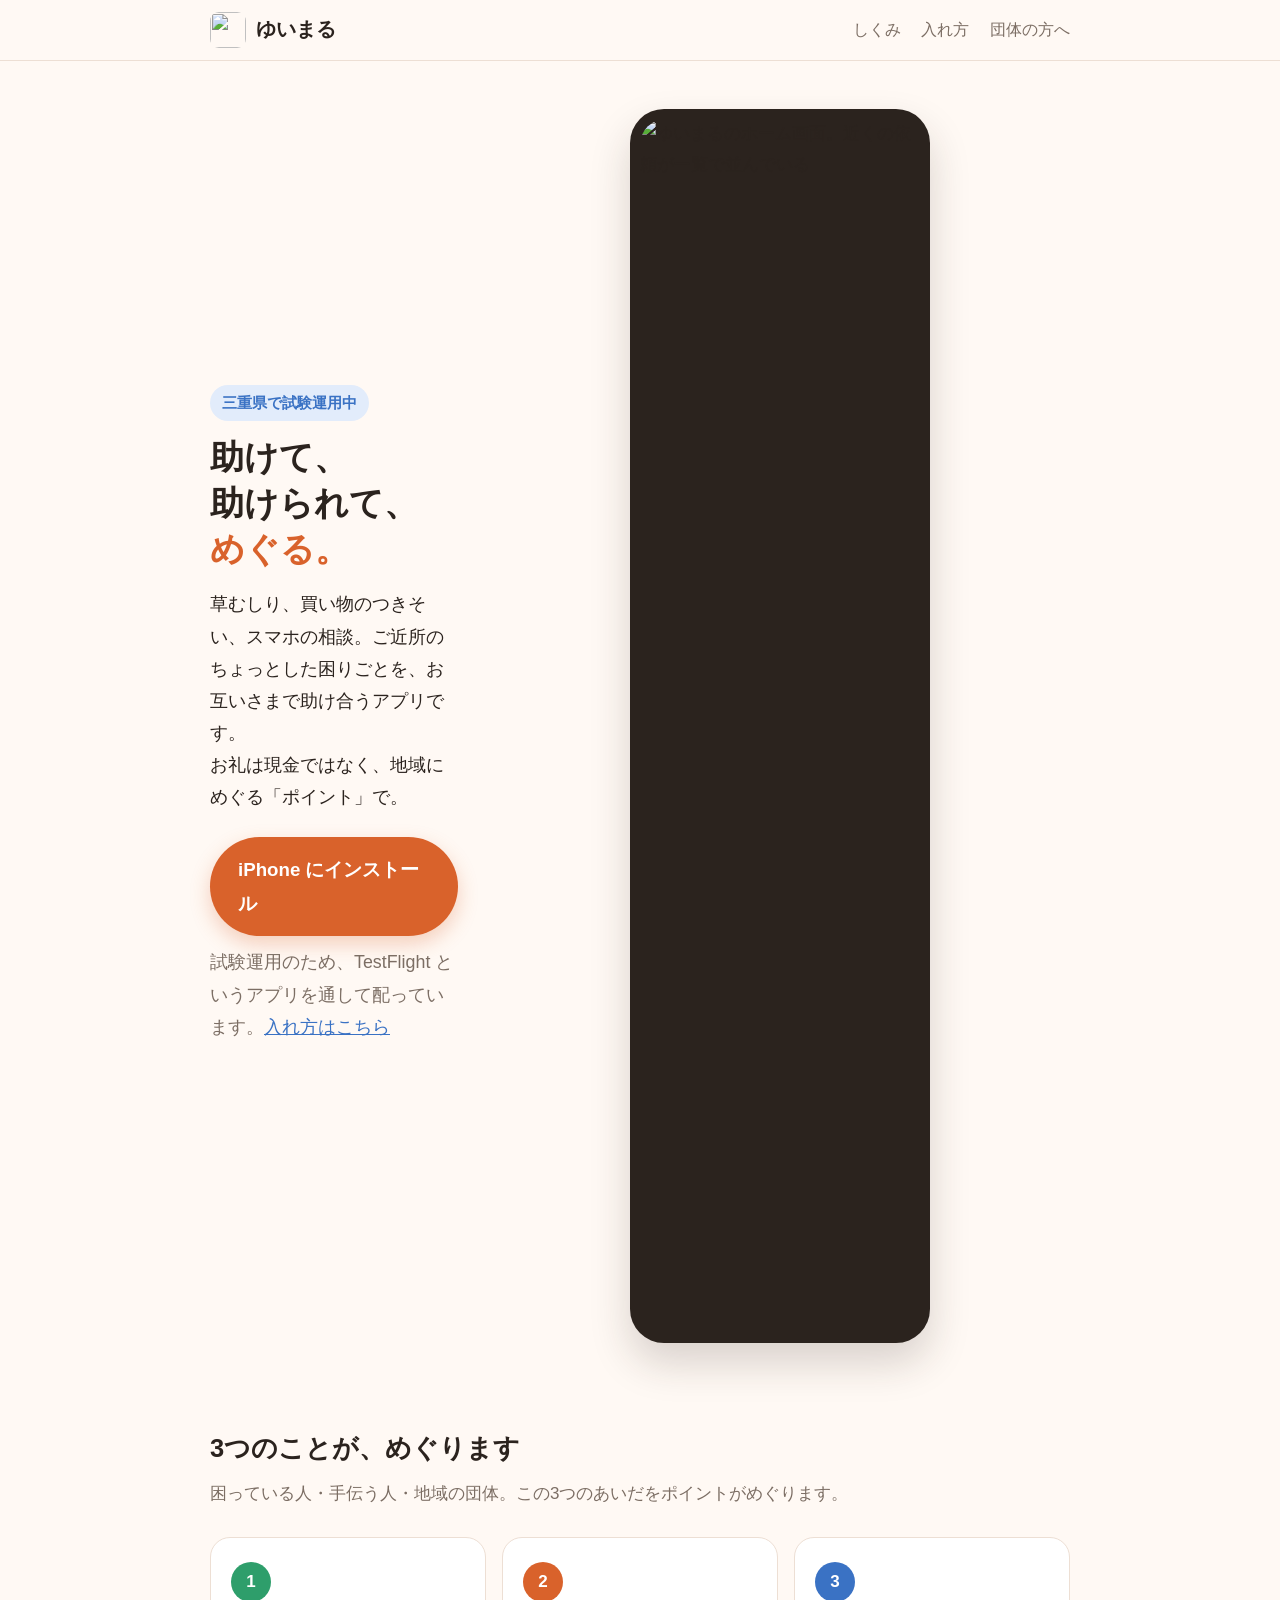
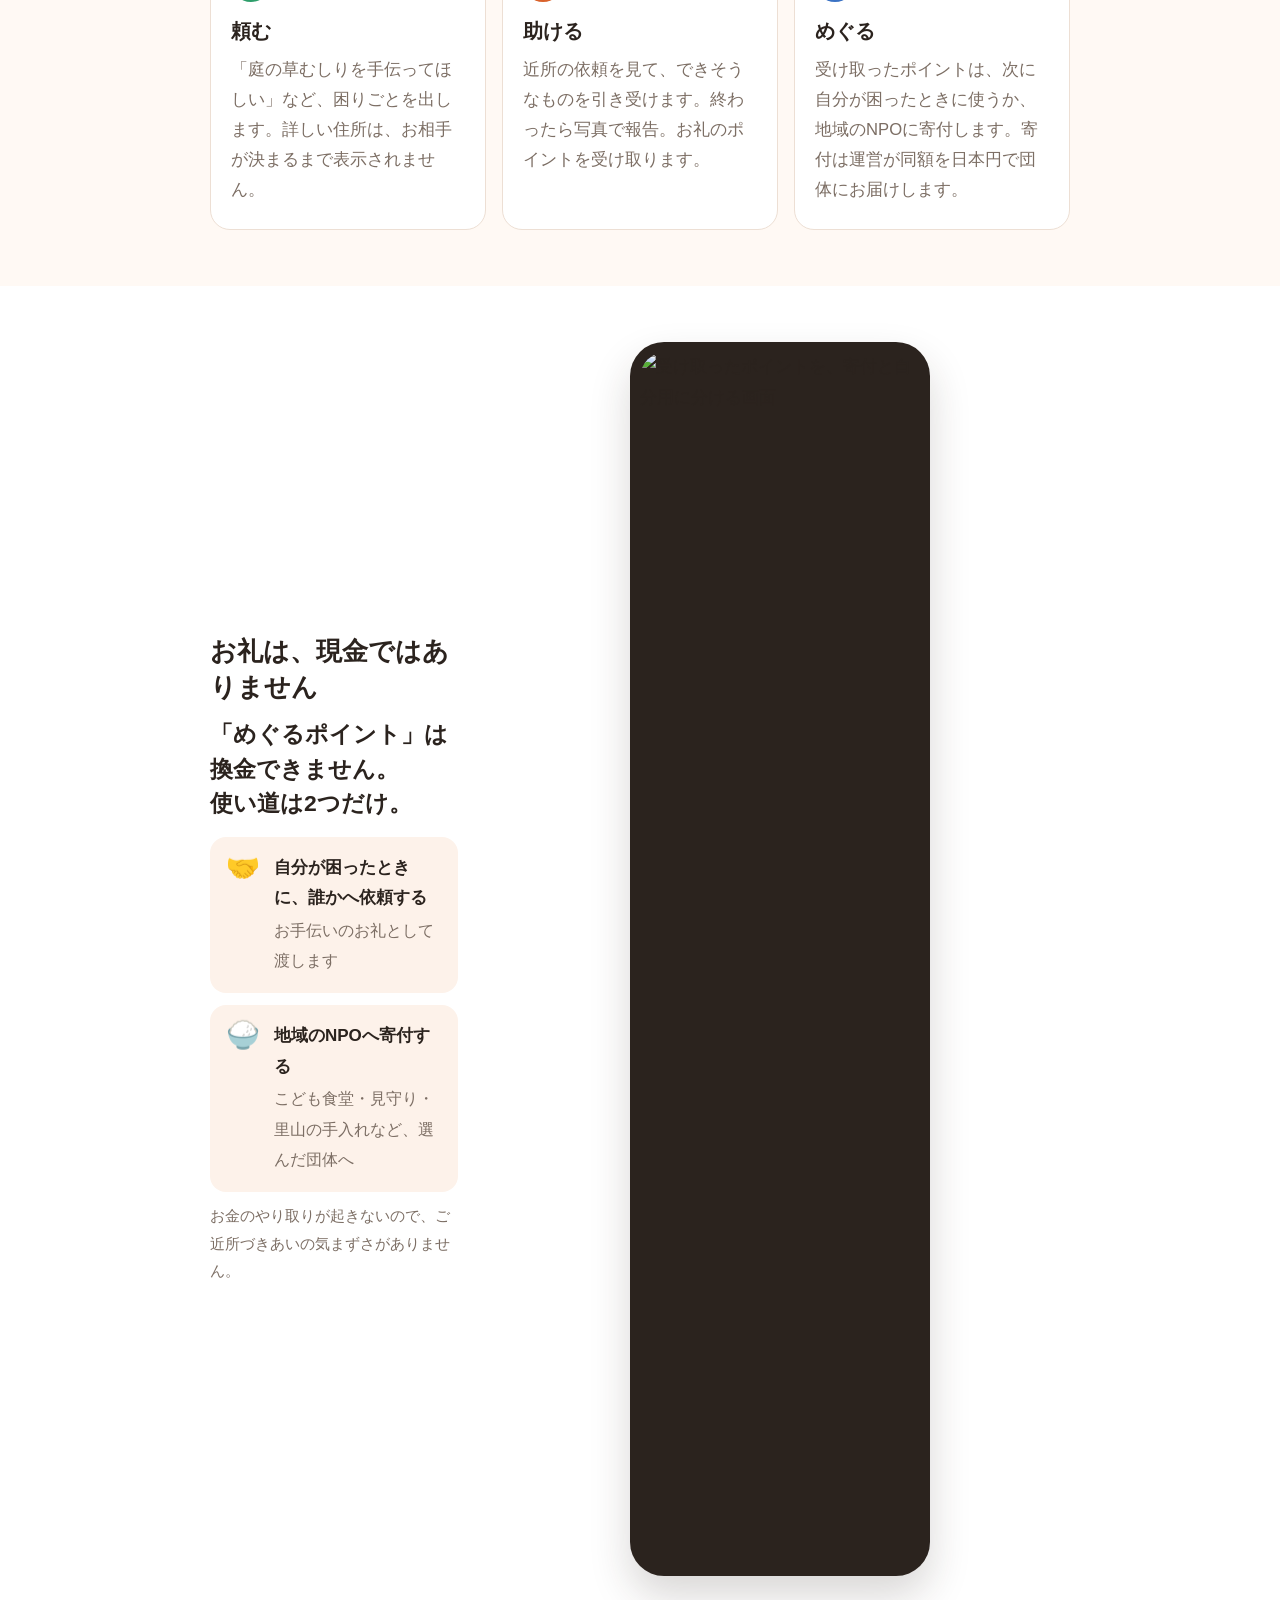
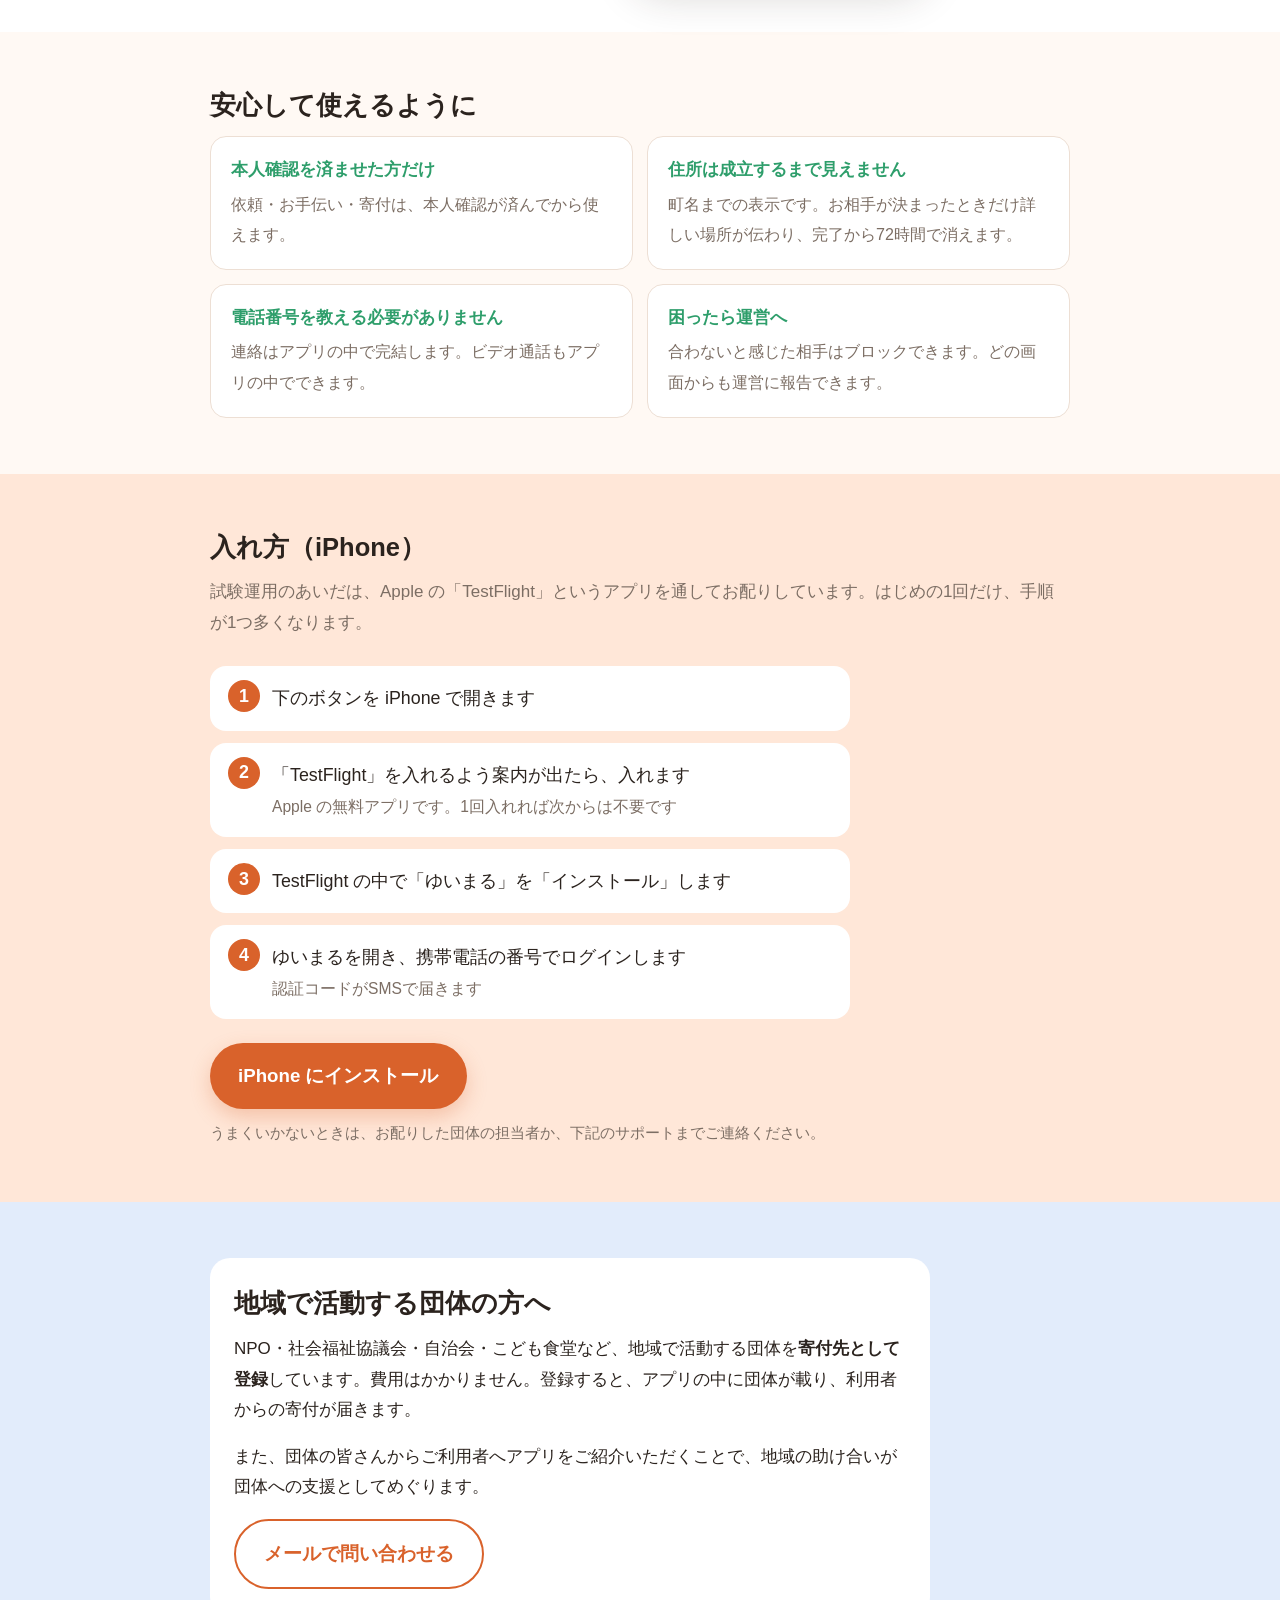
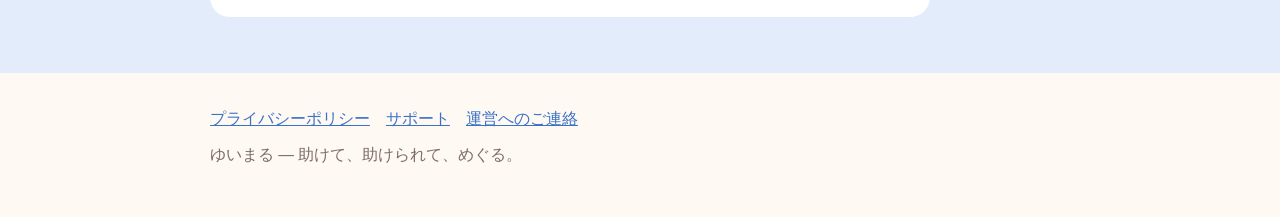
==== yuimaru/index.html @ 8a18fff0 "ゆいまる LP を公開" ====
<!DOCTYPE html>
<html lang="ja">
<head>
<meta charset="UTF-8">
<meta name="viewport" content="width=device-width, initial-scale=1">
<title>ゆいまる ― 助けて、助けられて、めぐる。</title>
<meta name="description" content="ご近所のちょっとした困りごとを、お互いさまで助け合う。お礼は現金ではなく「めぐるポイント」。使い道は、次に自分が困ったときの依頼か、地域のNPOへの寄付だけです。">
<meta property="og:title" content="ゆいまる ― 助けて、助けられて、めぐる。">
<meta property="og:description" content="ご近所の助け合いが、地域への支援にめぐるアプリ。三重県で試験運用中。">
<meta property="og:image" content="https://hikuzawa.github.io/yuimaru/img/icon-256.png">
<meta property="og:type" content="website">
<link rel="icon" href="img/icon-64.png">
<link rel="apple-touch-icon" href="img/icon-256.png">
<style>
  :root{
    --aka:#D9622B; --aka-koi:#B0491A; --aka-usu:#FFE7D8;
    --midori:#2E9E6B; --ao:#3A72C4; --ao-usu:#E2ECFB;
    --kinari:#FFF9F4; --men:#FFFFFF; --men-fuku:#FDF2EA; --keisen:#EDDFD4;
    --sumi:#2B231E; --sumi-fuku:#7C6E64;
  }
  *{box-sizing:border-box;margin:0;padding:0}
  html{font-size:17px;-webkit-text-size-adjust:100%}
  body{font-family:"Hiragino Sans","Hiragino Kaku Gothic ProN","Noto Sans JP","Yu Gothic UI",Meiryo,sans-serif;
       background:var(--kinari);color:var(--sumi);line-height:1.8}
  img{max-width:100%;display:block}
  a{color:var(--ao)}
  .wrap{max-width:900px;margin:0 auto;padding:0 20px}
  h2{font-size:1.5rem;line-height:1.4;margin-bottom:12px}
  section{padding:56px 0}
  .lead{color:var(--sumi-fuku);margin-bottom:28px}

  /* ヘッダー */
  header{background:var(--kinari);border-bottom:1px solid var(--keisen)}
  header .wrap{display:flex;align-items:center;gap:10px;height:60px}
  header img{width:36px;height:36px;border-radius:9px}
  header strong{font-size:1.15rem}
  header nav{margin-left:auto}
  header nav a{color:var(--sumi-fuku);text-decoration:none;font-size:.95rem;margin-left:16px}

  /* ヒーロー */
  .hero{padding:48px 0 32px}
  .hero .wrap{display:grid;grid-template-columns:1.2fr 1fr;gap:32px;align-items:center}
  .hero h1{font-size:2rem;line-height:1.35;font-weight:800;margin-bottom:16px}
  .hero h1 em{font-style:normal;color:var(--aka)}
  .hero p{font-size:1.05rem;margin-bottom:24px}
  .hero .pilot{display:inline-block;background:var(--ao-usu);color:var(--ao);font-weight:700;
               font-size:.9rem;padding:4px 12px;border-radius:999px;margin-bottom:14px}
  .phone{width:min(100%,300px);margin:0 auto;border-radius:34px;padding:10px;background:#2B231E;
         box-shadow:0 20px 40px rgba(43,35,30,.18)}
  .phone img{border-radius:26px}
  .btn{display:inline-flex;align-items:center;justify-content:center;gap:8px;background:var(--aka);color:#fff;
       font-weight:800;font-size:1.1rem;padding:16px 28px;border-radius:999px;text-decoration:none;
       box-shadow:0 8px 20px rgba(217,98,43,.28)}
  .btn:hover{background:var(--aka-koi)}
  .btn.sub{background:var(--men);color:var(--aka);border:2px solid var(--aka);box-shadow:none}
  .note{font-size:.9rem;color:var(--sumi-fuku);margin-top:10px}

  /* 3ステップ */
  .steps{display:grid;grid-template-columns:repeat(3,1fr);gap:16px}
  .step{background:var(--men);border-radius:20px;padding:24px 20px;border:1px solid var(--keisen)}
  .step .no{display:inline-flex;width:40px;height:40px;border-radius:50%;align-items:center;justify-content:center;
            color:#fff;font-weight:800;margin-bottom:12px}
  .step h3{font-size:1.15rem;margin-bottom:6px}
  .step p{color:var(--sumi-fuku);font-size:.98rem}
  .c1{background:var(--midori)} .c2{background:var(--aka)} .c3{background:var(--ao)}

  /* ポイント */
  .point{background:var(--men)}
  .point .wrap{display:grid;grid-template-columns:1fr 1fr;gap:32px;align-items:center}
  .point .big{font-size:1.35rem;font-weight:800;line-height:1.5;margin-bottom:12px}
  .uses{display:grid;gap:12px;margin-top:16px}
  .use{display:flex;gap:14px;align-items:flex-start;background:var(--men-fuku);border-radius:16px;padding:16px}
  .use .ic{font-size:1.6rem;line-height:1}
  .use b{display:block;margin-bottom:2px}
  .use span{color:var(--sumi-fuku);font-size:.95rem}

  /* 安心 */
  .safe ul{list-style:none;display:grid;grid-template-columns:repeat(2,1fr);gap:14px}
  .safe li{background:var(--men);border:1px solid var(--keisen);border-radius:16px;padding:18px 20px}
  .safe li b{display:block;color:var(--midori);margin-bottom:4px}
  .safe li span{color:var(--sumi-fuku);font-size:.95rem}

  /* 入れ方 */
  .install{background:var(--aka-usu)}
  .install ol{list-style:none;counter-reset:n;display:grid;gap:12px;max-width:640px}
  .install li{counter-increment:n;background:var(--men);border-radius:16px;padding:16px 18px 16px 62px;position:relative;font-size:1.05rem}
  .install li::before{content:counter(n);position:absolute;left:18px;top:14px;width:32px;height:32px;border-radius:50%;
                      background:var(--aka);color:#fff;font-weight:800;display:flex;align-items:center;justify-content:center}
  .install li small{display:block;color:var(--sumi-fuku);font-size:.92rem;margin-top:2px}
  .install .cta{margin-top:24px}

  /* 提携 */
  .partner{background:var(--ao-usu)}
  .partner .box{background:var(--men);border-radius:20px;padding:28px 24px;max-width:720px}
  .partner .box p{margin-bottom:16px}

  footer{padding:32px 0 48px;color:var(--sumi-fuku);font-size:.92rem}
  footer a{margin-right:16px}

  @media (max-width:720px){
    html{font-size:16px}
    section{padding:40px 0}
    .hero .wrap,.point .wrap{grid-template-columns:1fr}
    .hero h1{font-size:1.65rem}
    .steps,.safe ul{grid-template-columns:1fr}
    header nav{display:none}
    .phone{width:min(100%,240px)}
  }
</style>
</head>
<body>

<header>
  <div class="wrap">
    <img src="img/icon-64.png" alt="">
    <strong>ゆいまる</strong>
    <nav>
      <a href="#how">しくみ</a>
      <a href="#install">入れ方</a>
      <a href="#partner">団体の方へ</a>
    </nav>
  </div>
</header>

<section class="hero">
  <div class="wrap">
    <div>
      <span class="pilot">三重県で試験運用中</span>
      <h1>助けて、<br>助けられて、<br><em>めぐる。</em></h1>
      <p>草むしり、買い物のつきそい、スマホの相談。ご近所のちょっとした困りごとを、お互いさまで助け合うアプリです。<br>お礼は現金ではなく、地域にめぐる「ポイント」で。</p>
      <a class="btn" href="https://testflight.apple.com/join/9EwuUaJC">iPhone にインストール</a>
      <p class="note">試験運用のため、TestFlight というアプリを通して配っています。<a href="#install">入れ方はこちら</a></p>
    </div>
    <div class="phone"><img src="img/home.png" alt="ゆいまるのホーム画面。近くの依頼が一覧で並んでいる" width="560" height="1214"></div>
  </div>
</section>

<section id="how">
  <div class="wrap">
    <h2>3つのことが、めぐります</h2>
    <p class="lead">困っている人・手伝う人・地域の団体。この3つのあいだをポイントがめぐります。</p>
    <div class="steps">
      <div class="step"><span class="no c1">1</span><h3>頼む</h3><p>「庭の草むしりを手伝ってほしい」など、困りごとを出します。詳しい住所は、お相手が決まるまで表示されません。</p></div>
      <div class="step"><span class="no c2">2</span><h3>助ける</h3><p>近所の依頼を見て、できそうなものを引き受けます。終わったら写真で報告。お礼のポイントを受け取ります。</p></div>
      <div class="step"><span class="no c3">3</span><h3>めぐる</h3><p>受け取ったポイントは、次に自分が困ったときに使うか、地域のNPOに寄付します。寄付は運営が同額を日本円で団体にお届けします。</p></div>
    </div>
  </div>
</section>

<section class="point">
  <div class="wrap">
    <div>
      <h2>お礼は、現金ではありません</h2>
      <p class="big">「めぐるポイント」は換金できません。<br>使い道は2つだけ。</p>
      <div class="uses">
        <div class="use"><span class="ic">🤝</span><div><b>自分が困ったときに、誰かへ依頼する</b><span>お手伝いのお礼として渡します</span></div></div>
        <div class="use"><span class="ic">🍚</span><div><b>地域のNPOへ寄付する</b><span>こども食堂・見守り・里山の手入れなど、選んだ団体へ</span></div></div>
      </div>
      <p class="note">お金のやり取りが起きないので、ご近所づきあいの気まずさがありません。</p>
    </div>
    <div class="phone"><img src="img/split.png" alt="受け取ったポイントを、寄付と自分用に分ける画面" width="560" height="1214" loading="lazy"></div>
  </div>
</section>

<section class="safe">
  <div class="wrap">
    <h2>安心して使えるように</h2>
    <ul>
      <li><b>本人確認を済ませた方だけ</b><span>依頼・お手伝い・寄付は、本人確認が済んでから使えます。</span></li>
      <li><b>住所は成立するまで見えません</b><span>町名までの表示です。お相手が決まったときだけ詳しい場所が伝わり、完了から72時間で消えます。</span></li>
      <li><b>電話番号を教える必要がありません</b><span>連絡はアプリの中で完結します。ビデオ通話もアプリの中でできます。</span></li>
      <li><b>困ったら運営へ</b><span>合わないと感じた相手はブロックできます。どの画面からも運営に報告できます。</span></li>
    </ul>
  </div>
</section>

<section class="install" id="install">
  <div class="wrap">
    <h2>入れ方（iPhone）</h2>
    <p class="lead">試験運用のあいだは、Apple の「TestFlight」というアプリを通してお配りしています。はじめの1回だけ、手順が1つ多くなります。</p>
    <ol>
      <li>下のボタンを iPhone で開きます</li>
      <li>「TestFlight」を入れるよう案内が出たら、入れます<small>Apple の無料アプリです。1回入れれば次からは不要です</small></li>
      <li>TestFlight の中で「ゆいまる」を「インストール」します</li>
      <li>ゆいまるを開き、携帯電話の番号でログインします<small>認証コードがSMSで届きます</small></li>
    </ol>
    <div class="cta"><a class="btn" href="https://testflight.apple.com/join/9EwuUaJC">iPhone にインストール</a></div>
    <p class="note">うまくいかないときは、お配りした団体の担当者か、下記のサポートまでご連絡ください。</p>
  </div>
</section>

<section class="partner" id="partner">
  <div class="wrap">
    <div class="box">
      <h2>地域で活動する団体の方へ</h2>
      <p>NPO・社会福祉協議会・自治会・こども食堂など、地域で活動する団体を<b>寄付先として登録</b>しています。費用はかかりません。登録すると、アプリの中に団体が載り、利用者からの寄付が届きます。</p>
      <p>また、団体の皆さんからご利用者へアプリをご紹介いただくことで、地域の助け合いが団体への支援としてめぐります。</p>
      <a class="btn sub" href="mailto:aito.hikuzawa@gmail.com?subject=%E3%80%90%E3%82%86%E3%81%84%E3%81%BE%E3%82%8B%E3%80%91%E6%8F%90%E6%90%BA%E5%9B%A3%E4%BD%93%E3%81%AE%E7%94%B3%E3%81%97%E8%BE%BC%E3%81%BF&amp;body=%E5%9B%A3%E4%BD%93%E5%90%8D%EF%BC%8F%E6%B4%BB%E5%8B%95%E5%9C%B0%E5%9F%9F%EF%BC%8F%E6%B4%BB%E5%8B%95%E5%86%85%E5%AE%B9%EF%BC%8F%E6%8B%85%E5%BD%93%E8%80%85%E5%90%8D%E3%83%BB%E9%80%A3%E7%B5%A1%E5%85%88%20%E3%82%92%E3%81%8A%E6%9B%B8%E3%81%8D%E3%81%8F%E3%81%A0%E3%81%95%E3%81%84%E3%80%82">メールで問い合わせる</a>
    </div>
  </div>
</section>

<footer>
  <div class="wrap">
    <p><a href="../yuimaru.html">プライバシーポリシー</a><a href="../yuimaru-support.html">サポート</a><a href="mailto:aito.hikuzawa@gmail.com">運営へのご連絡</a></p>
    <p style="margin-top:8px">ゆいまる ― 助けて、助けられて、めぐる。</p>
  </div>
</footer>

</body>
</html>
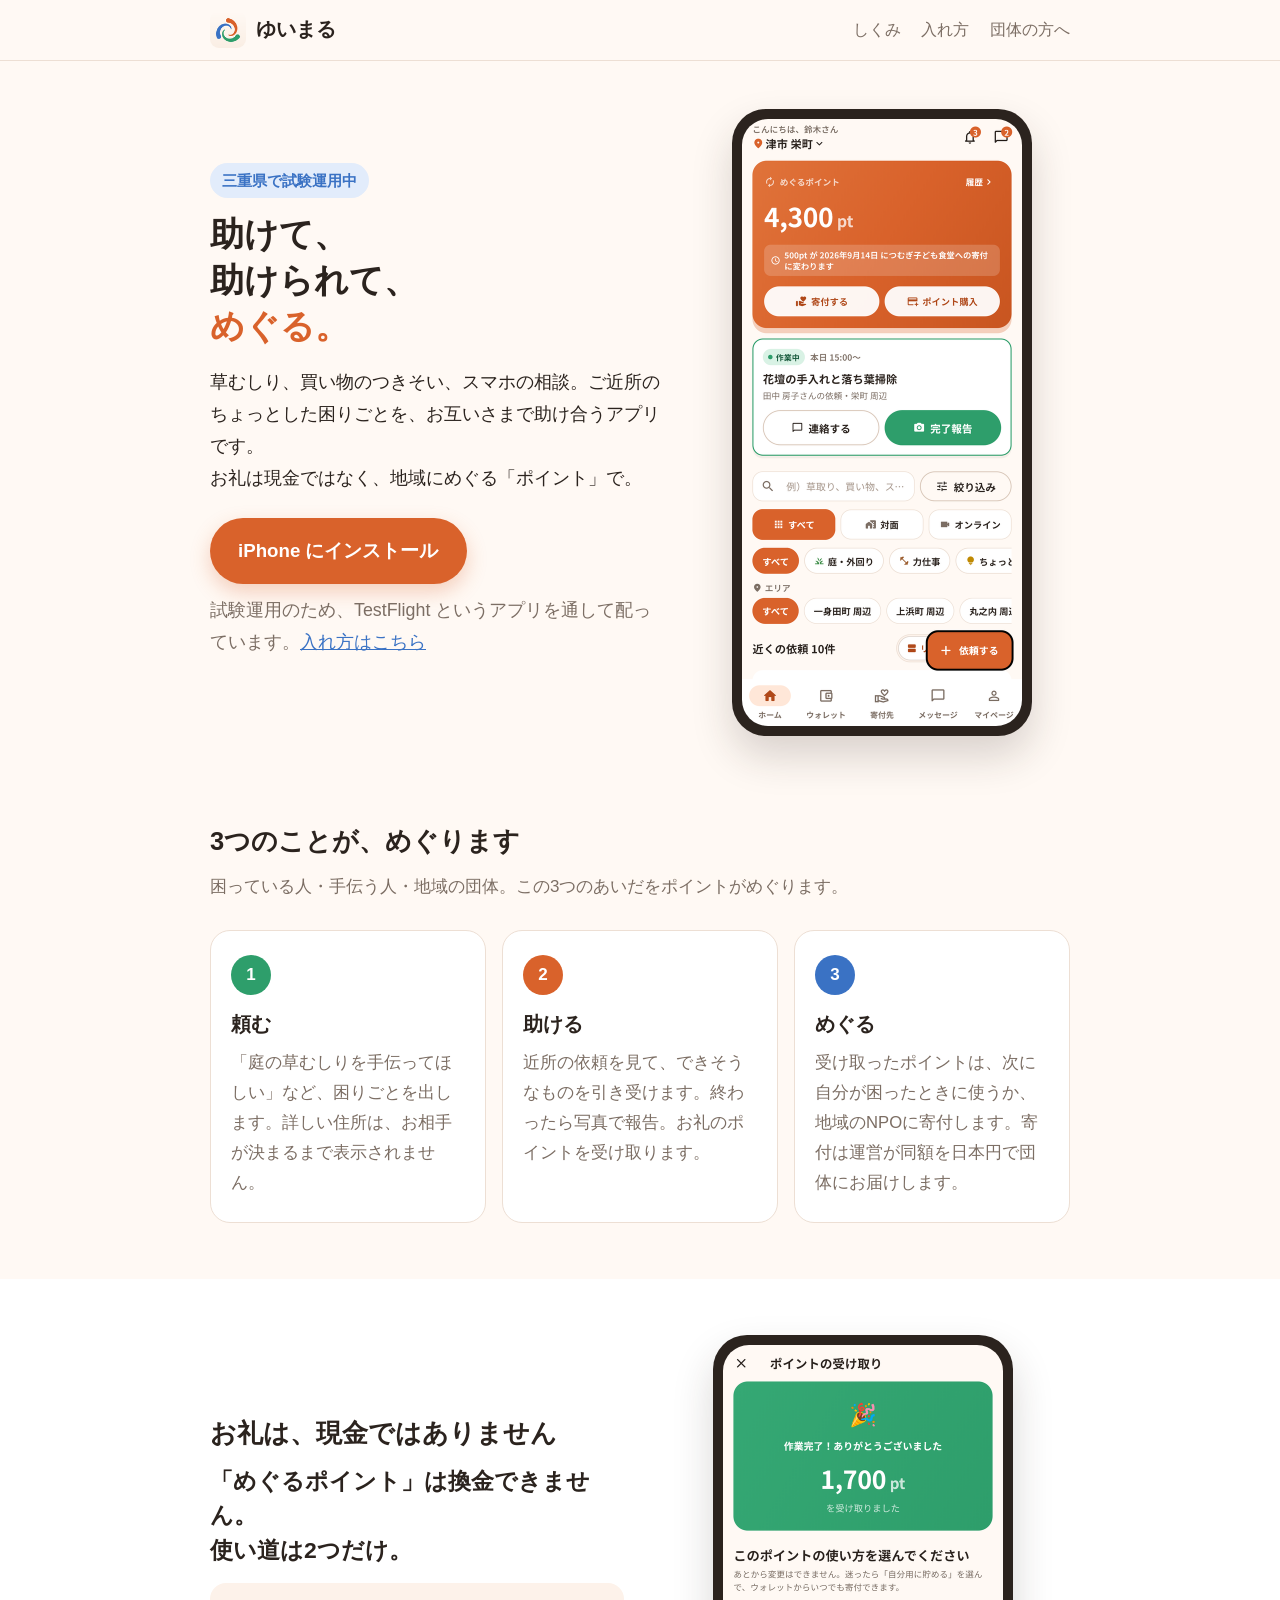
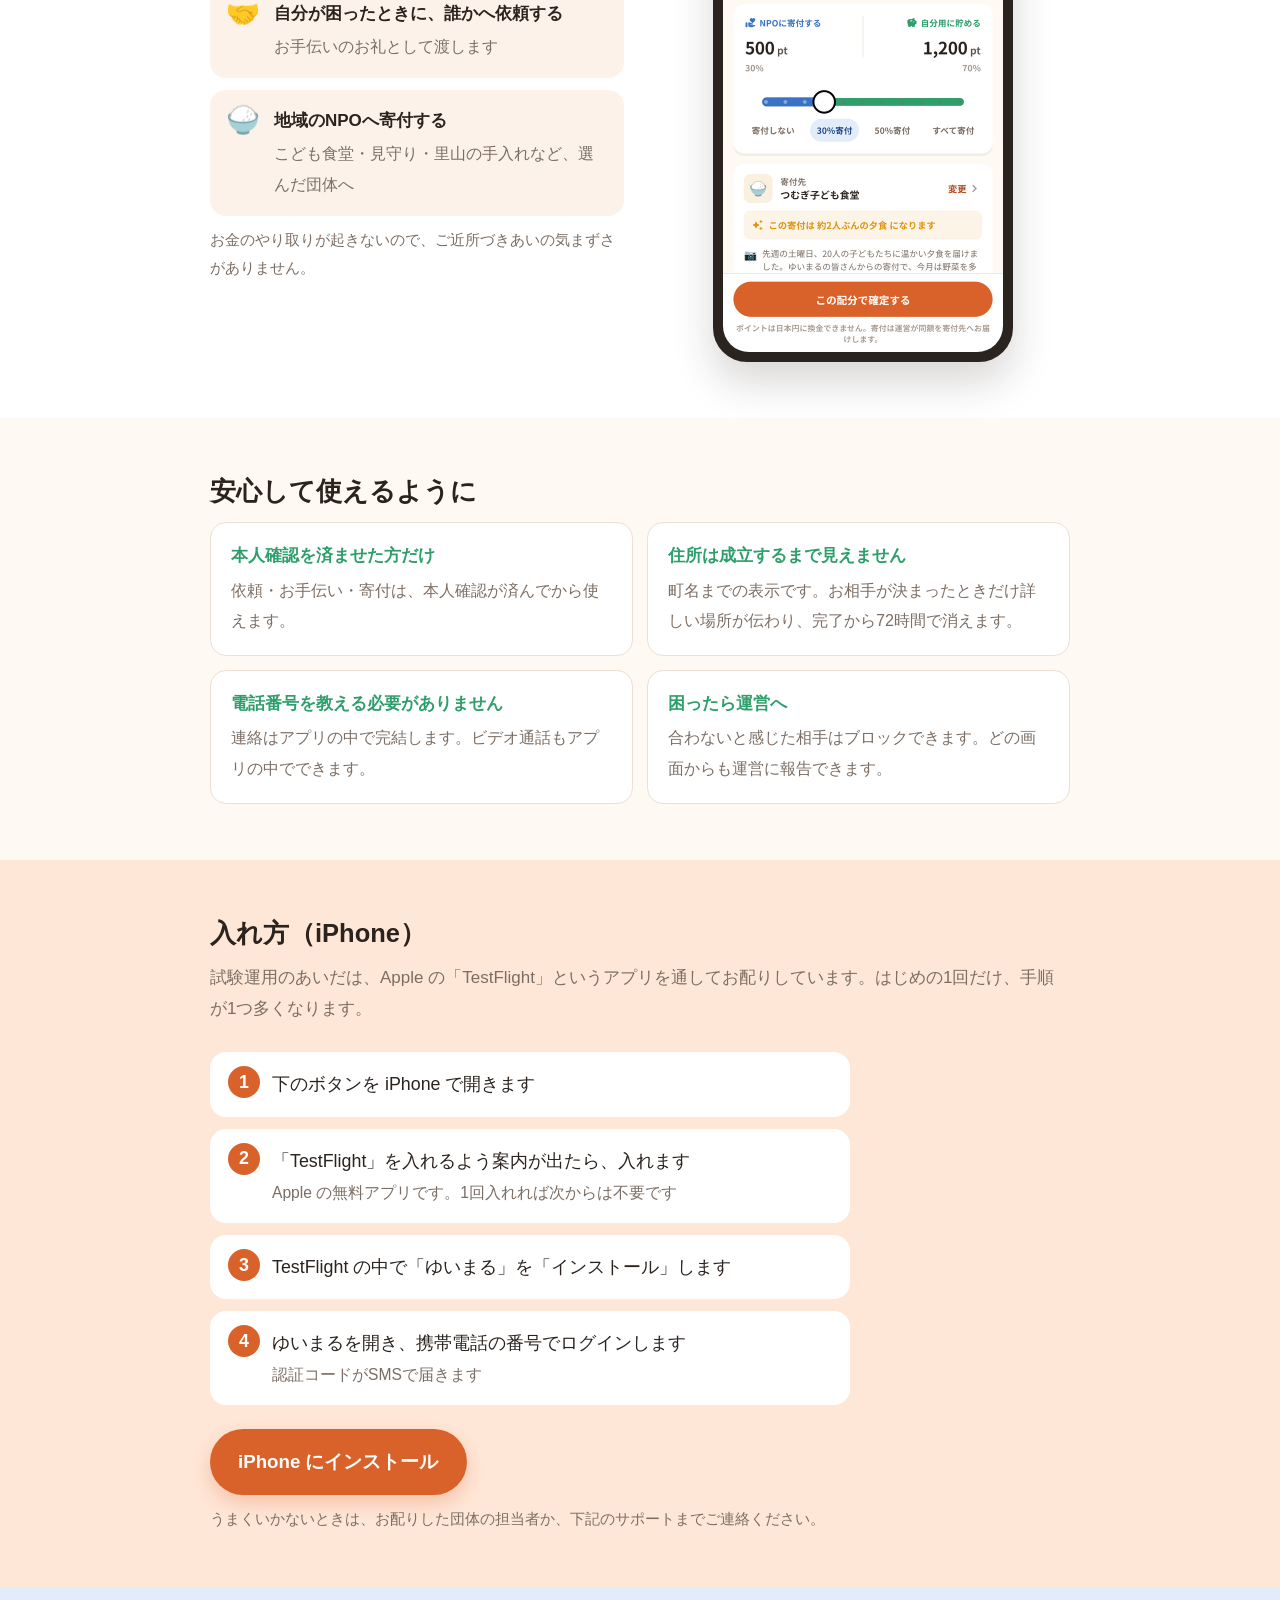
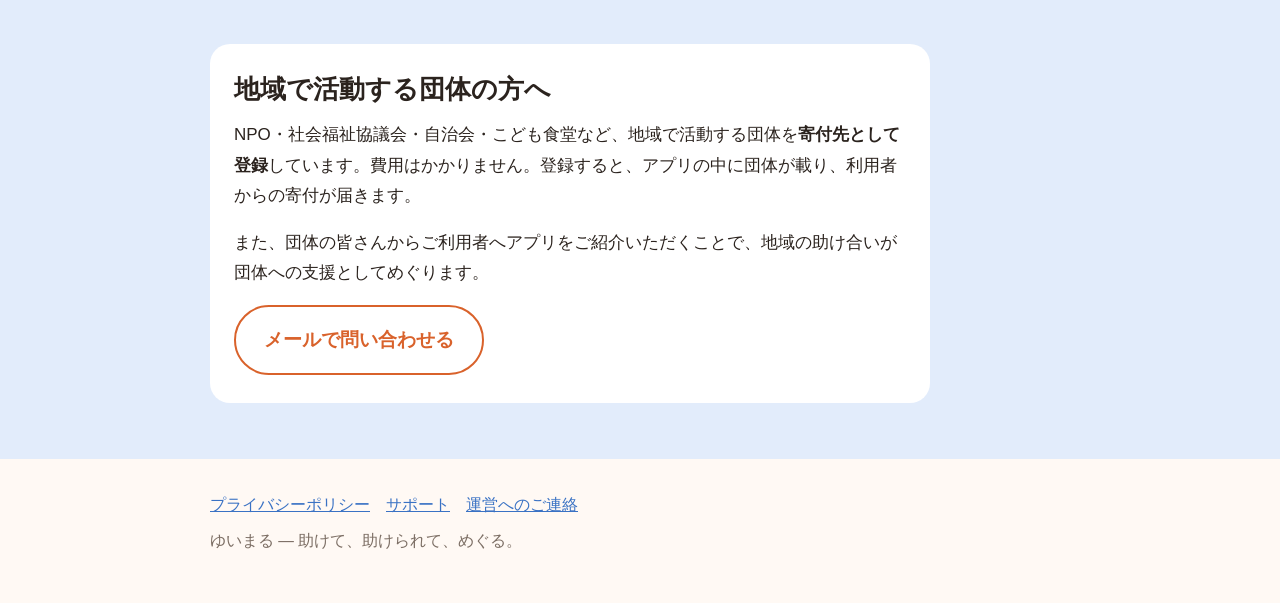
==== commit cad40655: "LP: img height:auto を追加（縦に伸びていた不具合を修正）" ====
--- a/yuimaru/index.html
+++ b/yuimaru/index.html
@@ -22,7 +22,7 @@
   html{font-size:17px;-webkit-text-size-adjust:100%}
   body{font-family:"Hiragino Sans","Hiragino Kaku Gothic ProN","Noto Sans JP","Yu Gothic UI",Meiryo,sans-serif;
        background:var(--kinari);color:var(--sumi);line-height:1.8}
-  img{max-width:100%;display:block}
+  img{max-width:100%;height:auto;display:block}
   a{color:var(--ao)}
   .wrap{max-width:900px;margin:0 auto;padding:0 20px}
   h2{font-size:1.5rem;line-height:1.4;margin-bottom:12px}
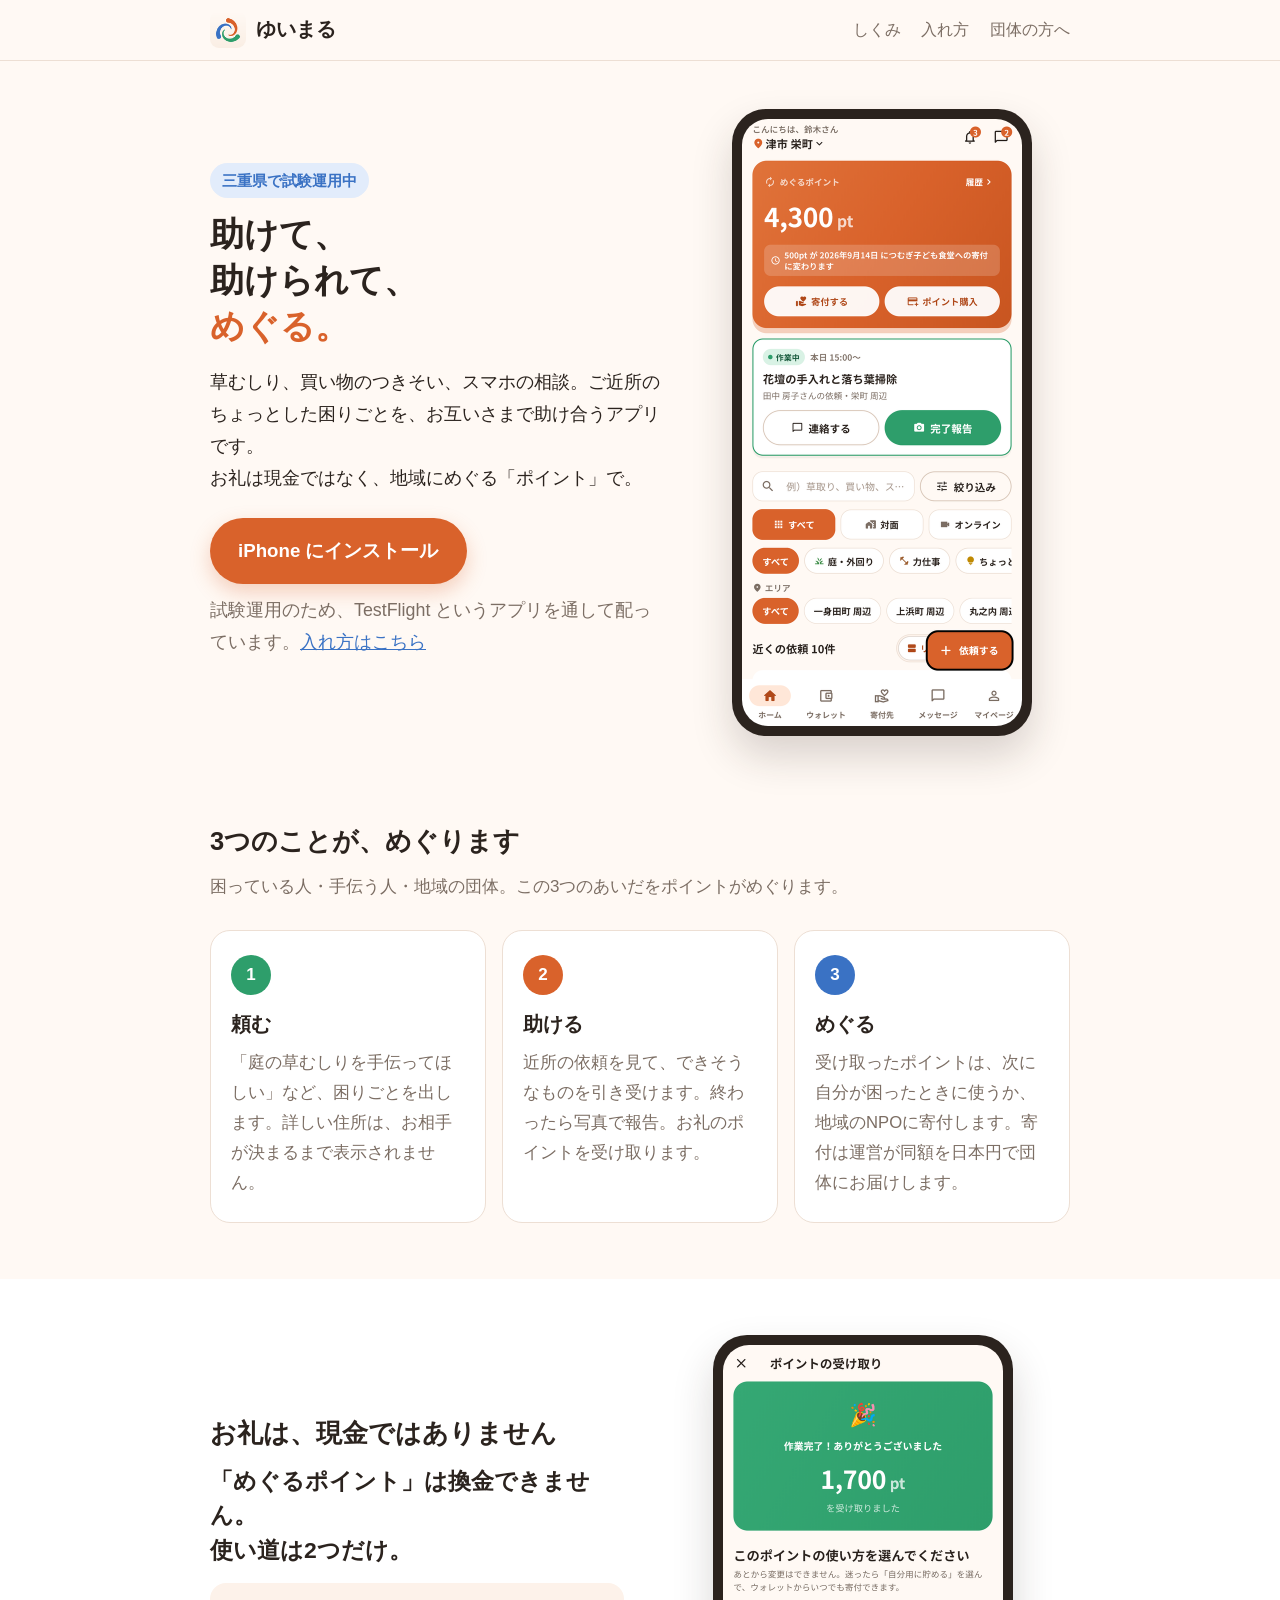
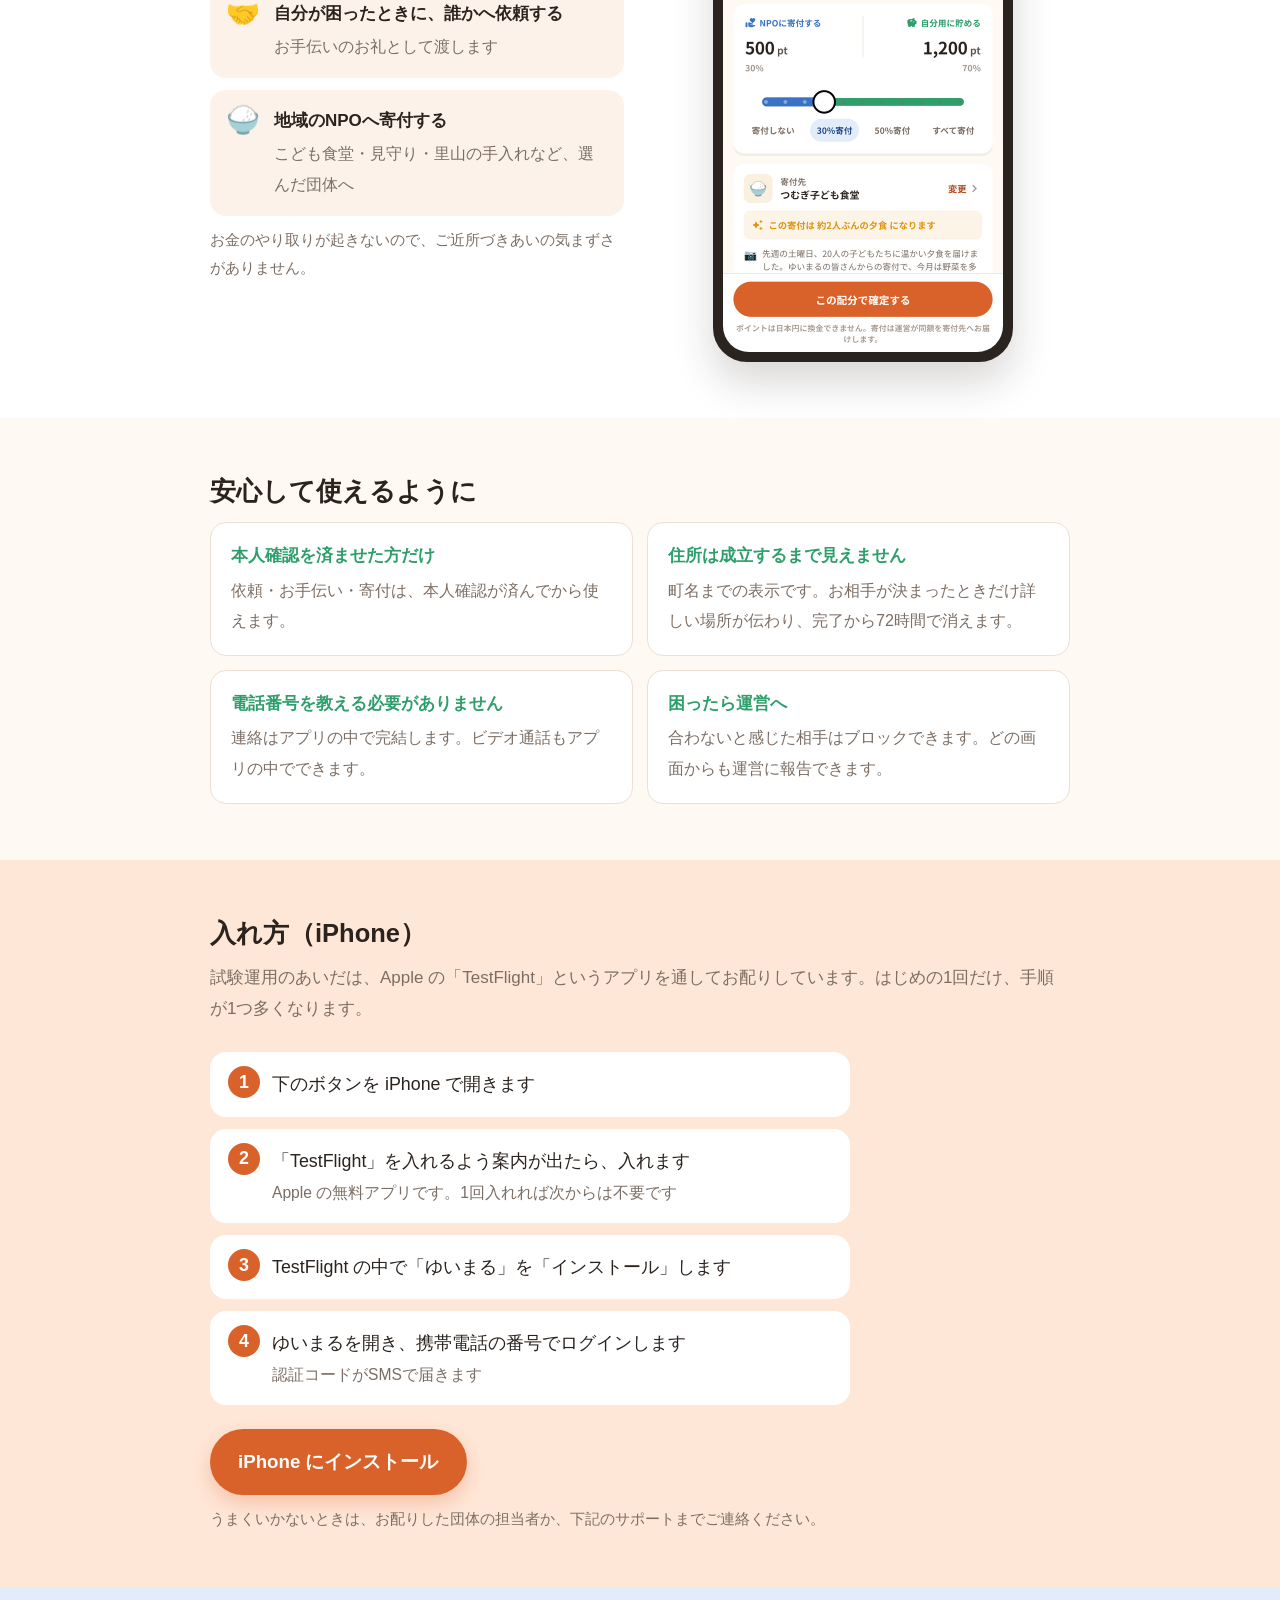
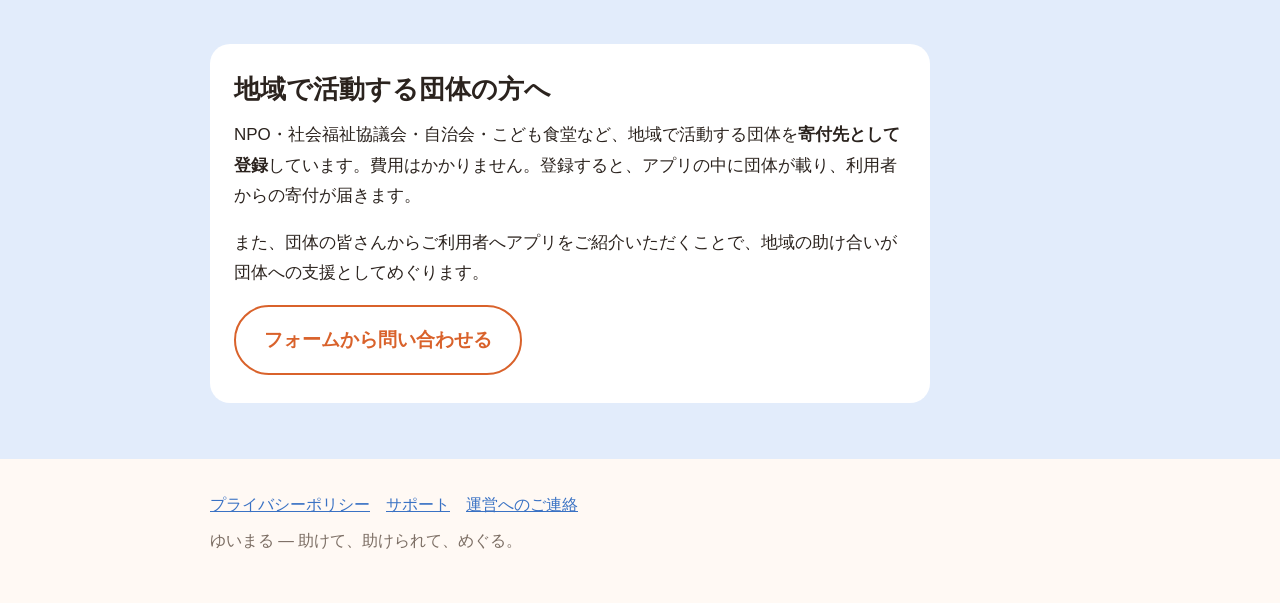
==== commit 7c9458a0: "LP: 問い合わせをメーラー起動から Google フォームに変更" ====
--- a/yuimaru/index.html
+++ b/yuimaru/index.html
@@ -195,14 +195,14 @@
       <h2>地域で活動する団体の方へ</h2>
       <p>NPO・社会福祉協議会・自治会・こども食堂など、地域で活動する団体を<b>寄付先として登録</b>しています。費用はかかりません。登録すると、アプリの中に団体が載り、利用者からの寄付が届きます。</p>
       <p>また、団体の皆さんからご利用者へアプリをご紹介いただくことで、地域の助け合いが団体への支援としてめぐります。</p>
-      <a class="btn sub" href="mailto:aito.hikuzawa@gmail.com?subject=%E3%80%90%E3%82%86%E3%81%84%E3%81%BE%E3%82%8B%E3%80%91%E6%8F%90%E6%90%BA%E5%9B%A3%E4%BD%93%E3%81%AE%E7%94%B3%E3%81%97%E8%BE%BC%E3%81%BF&amp;body=%E5%9B%A3%E4%BD%93%E5%90%8D%EF%BC%8F%E6%B4%BB%E5%8B%95%E5%9C%B0%E5%9F%9F%EF%BC%8F%E6%B4%BB%E5%8B%95%E5%86%85%E5%AE%B9%EF%BC%8F%E6%8B%85%E5%BD%93%E8%80%85%E5%90%8D%E3%83%BB%E9%80%A3%E7%B5%A1%E5%85%88%20%E3%82%92%E3%81%8A%E6%9B%B8%E3%81%8D%E3%81%8F%E3%81%A0%E3%81%95%E3%81%84%E3%80%82">メールで問い合わせる</a>
+      <a class="btn sub" href="https://forms.gle/K73sKtG1dHsV4gJb6" target="_blank" rel="noopener">フォームから問い合わせる</a>
     </div>
   </div>
 </section>
 
 <footer>
   <div class="wrap">
-    <p><a href="../yuimaru.html">プライバシーポリシー</a><a href="../yuimaru-support.html">サポート</a><a href="mailto:aito.hikuzawa@gmail.com">運営へのご連絡</a></p>
+    <p><a href="../yuimaru.html">プライバシーポリシー</a><a href="../yuimaru-support.html">サポート</a><a href="https://forms.gle/K73sKtG1dHsV4gJb6" target="_blank" rel="noopener">運営へのご連絡</a></p>
     <p style="margin-top:8px">ゆいまる ― 助けて、助けられて、めぐる。</p>
   </div>
 </footer>
